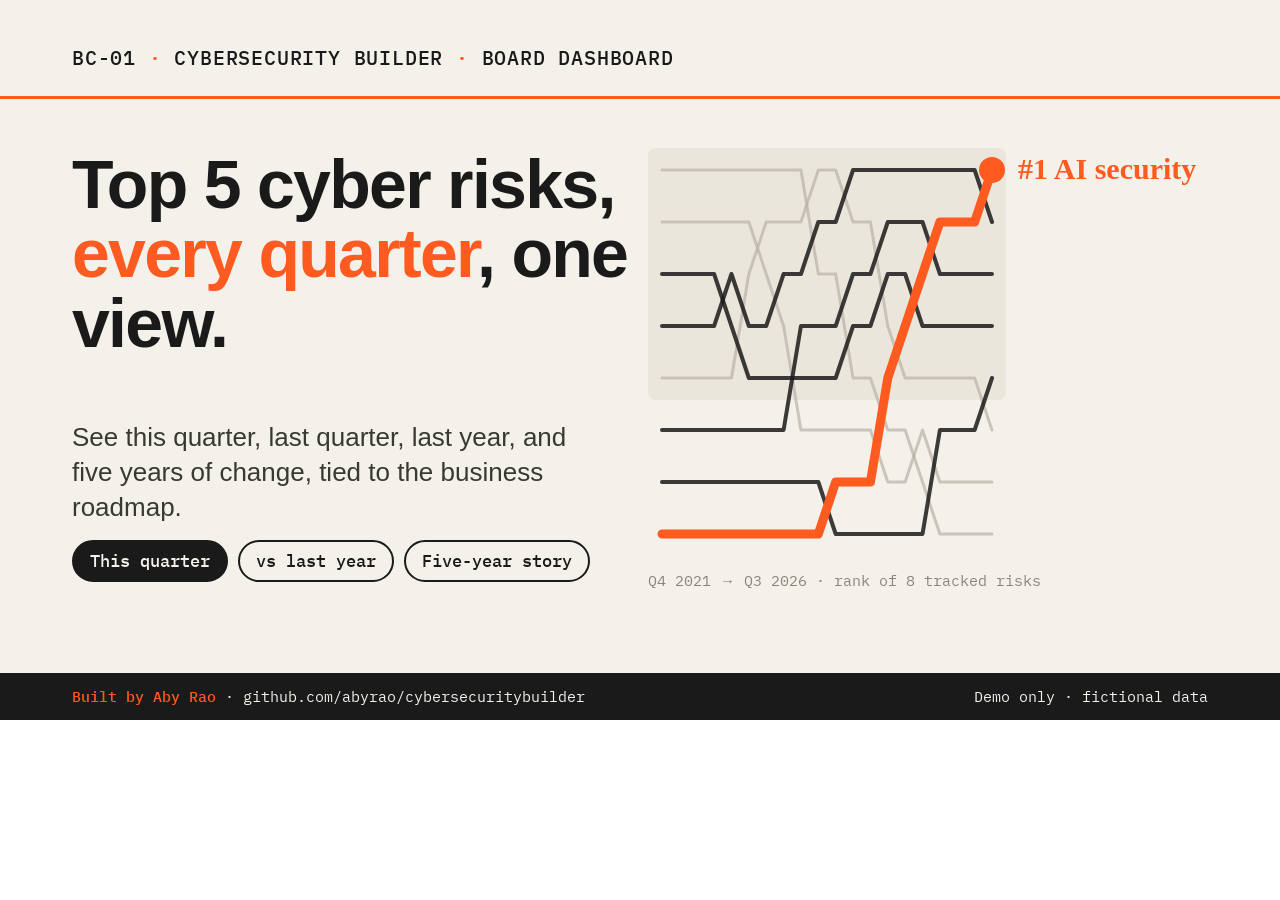
==== BC-01_top5-risk-board-update/thumbnail/thumbnail.html @ 69459df3 "Build BC-01 quarterly top 5 risk board update prototype and thumbnail Offline dashboard with four vi" ====
<!doctype html>
<html lang="en">
<head>
<meta charset="utf-8">
<title>BC-01 thumbnail</title>
<style>
@font-face { font-family: "Space Grotesk"; font-weight: 500; src: url("../assets/fonts/space-grotesk-latin-500-normal.woff2") format("woff2"); }
@font-face { font-family: "Space Grotesk"; font-weight: 700; src: url("../assets/fonts/space-grotesk-latin-700-normal.woff2") format("woff2"); }
@font-face { font-family: "IBM Plex Mono"; font-weight: 400; src: url("../assets/fonts/ibm-plex-mono-latin-400-normal.woff2") format("woff2"); }
@font-face { font-family: "IBM Plex Mono"; font-weight: 500; src: url("../assets/fonts/ibm-plex-mono-latin-500-normal.woff2") format("woff2"); }
html, body { margin: 0; }
.card { width: 1280px; height: 720px; background: #F4F1EA; color: #1A1A1A; position: relative; overflow: hidden; font-family: "Space Grotesk", sans-serif; }
.thread { position: absolute; left: 0; right: 0; top: 96px; height: 3px; background: #FF5A1F; }
.meta { position: absolute; left: 72px; top: 44px; font: 500 20px "IBM Plex Mono", monospace; letter-spacing: .04em; }
.meta span { color: #FF5A1F; }
.title { position: absolute; left: 72px; top: 150px; width: 560px; font-weight: 700; font-size: 68px; line-height: 1.02; letter-spacing: -.025em; }
.title em { font-style: normal; color: #FF5A1F; }
.sub { position: absolute; left: 72px; top: 420px; width: 520px; font-weight: 500; font-size: 26px; line-height: 1.35; color: #3a3833; }
.chips { position: absolute; left: 72px; top: 540px; display: flex; gap: 10px; }
.chip { border: 2px solid #1A1A1A; border-radius: 999px; padding: 8px 16px; font: 500 17px "IBM Plex Mono", monospace; }
.chip.on { background: #1A1A1A; color: #F4F1EA; }
.chart { position: absolute; right: 48px; top: 140px; width: 600px; height: 470px; }
.foot { position: absolute; left: 0; right: 0; bottom: 0; background: #1A1A1A; color: #F4F1EA; font: 400 15px "IBM Plex Mono", monospace; padding: 14px 72px; display: flex; justify-content: space-between; }
.foot b { font-weight: 500; color: #FF5A1F; }
</style>
</head>
<body>
<div class="card">
  <div class="meta">BC-01 <span>·</span> CYBERSECURITY BUILDER <span>·</span> BOARD DASHBOARD</div>
  <div class="thread"></div>
  <div class="title">Top 5 cyber risks, <em>every quarter</em>, one view.</div>
  <div class="sub">See this quarter, last quarter, last year, and five years of change, tied to the business roadmap.</div>
  <div class="chips"><span class="chip on">This quarter</span><span class="chip">vs last year</span><span class="chip">Five-year story</span></div>
  <svg class="chart" id="chart" viewBox="0 0 600 470"></svg>
  <div class="foot"><span><b>Built by Aby Rao</b> · github.com/abyrao/cybersecuritybuilder</span><span>Demo only · fictional data</span></div>
</div>
<script src="../js/data.js"></script>
<script>
(function () {
  const D = window.BC01, NS = "http://www.w3.org/2000/svg", svg = document.getElementById("chart");
  const mk = (t, a) => { const n = document.createElementNS(NS, t); for (const k in a) n.setAttribute(k, a[k]); svg.appendChild(n); return n; };
  const xa = 30, xb = 360, ya = 30, rowH = 52;
  const X = i => xa + (xb - xa) * i / (D.QUARTERS - 1), Y = r => ya + (r - 1) * rowH;
  mk("rect", { x: xa - 14, y: Y(1) - 22, width: xb - xa + 28, height: rowH * 5 - 8, fill: "#EBE6DB", rx: 8 });
  const now = D.topFive(D.CURRENT).map(r => r.id);
  D.RISKS.slice().sort((a, b) => (a.id === "ai") - (b.id === "ai") || now.includes(a.id) - now.includes(b.id)).forEach(r => {
    const pts = []; for (let i = 0; i < D.QUARTERS; i++) pts.push(X(i) + "," + Y(D.RANKS[i][r.id]));
    const ai = r.id === "ai", strong = now.includes(r.id);
    mk("polyline", { points: pts.join(" "), fill: "none", stroke: ai ? "#FF5A1F" : strong ? "#1A1A1A" : "#B9B3A7",
      "stroke-width": ai ? 9 : strong ? 4 : 3, "stroke-linejoin": "round", "stroke-linecap": "round", opacity: ai ? 1 : strong ? .85 : .7 });
  });
  const yAi = Y(D.RANKS[D.CURRENT].ai);
  mk("circle", { cx: X(D.CURRENT), cy: yAi, r: 13, fill: "#FF5A1F" });
  const t = mk("text", { x: X(D.CURRENT) + 26, y: yAi + 9, "font-family": "Space Grotesk", "font-weight": 700, "font-size": 30, fill: "#FF5A1F" });
  t.textContent = "#1 AI security";
  const s = mk("text", { x: xa - 14, y: Y(8) + 52, "font-family": "IBM Plex Mono", "font-size": 15, fill: "#8A857C" });
  s.textContent = D.quarterLabel(0) + " → " + D.quarterLabel(D.CURRENT) + " · rank of 8 tracked risks";
})();
</script>
</body>
</html>
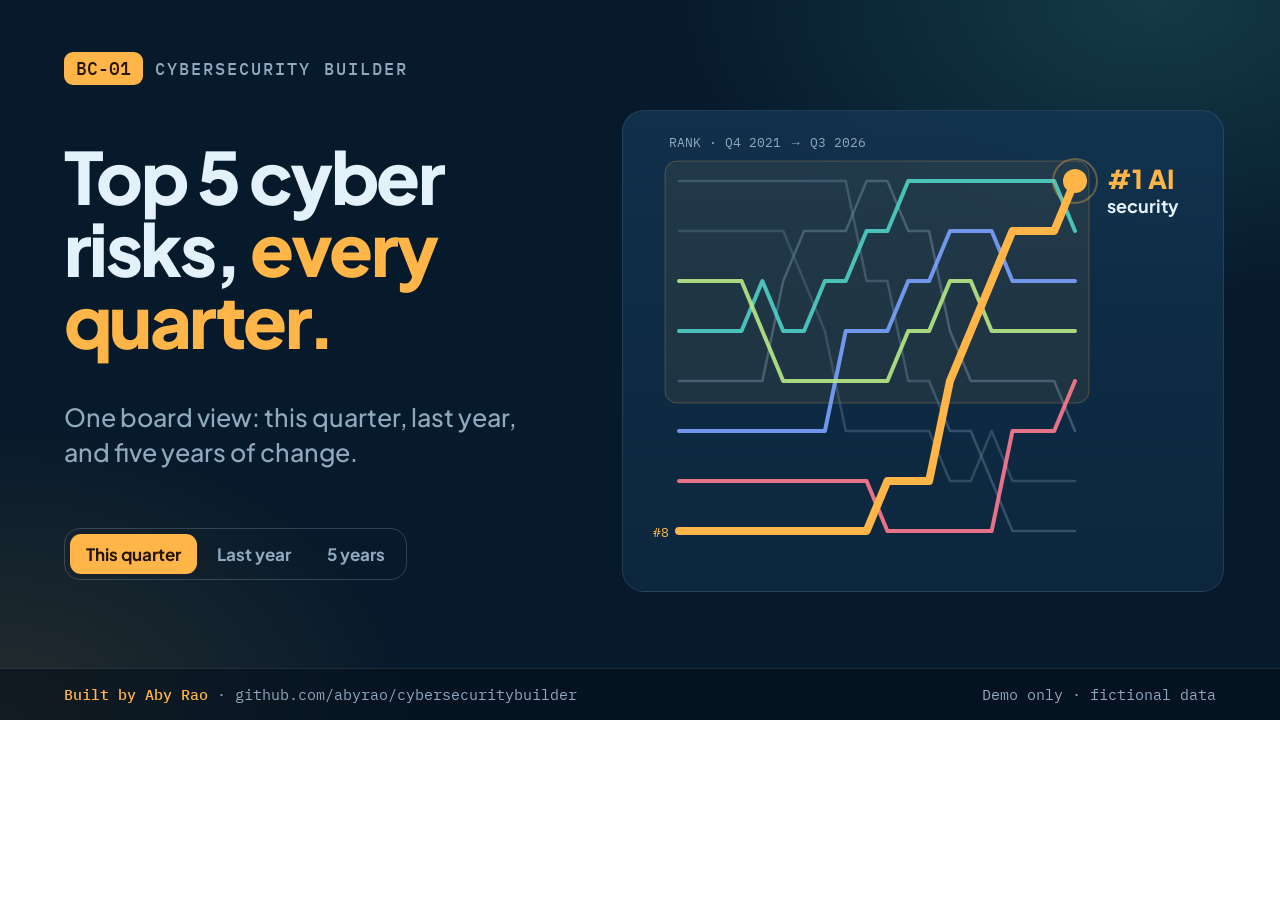
==== commit 5657c8cf: "Restyle BC-01 to the updated prototype template Visual scheme 8 (Ocean Depth), concise labels with h" ====
--- a/BC-01_top5-risk-board-update/thumbnail/thumbnail.html
+++ b/BC-01_top5-risk-board-update/thumbnail/thumbnail.html
@@ -4,57 +4,62 @@
 <meta charset="utf-8">
 <title>BC-01 thumbnail</title>
 <style>
-@font-face { font-family: "Space Grotesk"; font-weight: 500; src: url("../assets/fonts/space-grotesk-latin-500-normal.woff2") format("woff2"); }
-@font-face { font-family: "Space Grotesk"; font-weight: 700; src: url("../assets/fonts/space-grotesk-latin-700-normal.woff2") format("woff2"); }
+@font-face { font-family: "Plus Jakarta Sans"; font-weight: 500; src: url("../assets/fonts/plus-jakarta-sans-latin-500-normal.woff2") format("woff2"); }
+@font-face { font-family: "Plus Jakarta Sans"; font-weight: 700; src: url("../assets/fonts/plus-jakarta-sans-latin-700-normal.woff2") format("woff2"); }
+@font-face { font-family: "Plus Jakarta Sans"; font-weight: 800; src: url("../assets/fonts/plus-jakarta-sans-latin-800-normal.woff2") format("woff2"); }
 @font-face { font-family: "IBM Plex Mono"; font-weight: 400; src: url("../assets/fonts/ibm-plex-mono-latin-400-normal.woff2") format("woff2"); }
 @font-face { font-family: "IBM Plex Mono"; font-weight: 500; src: url("../assets/fonts/ibm-plex-mono-latin-500-normal.woff2") format("woff2"); }
 html, body { margin: 0; }
-.card { width: 1280px; height: 720px; background: #F4F1EA; color: #1A1A1A; position: relative; overflow: hidden; font-family: "Space Grotesk", sans-serif; }
-.thread { position: absolute; left: 0; right: 0; top: 96px; height: 3px; background: #FF5A1F; }
-.meta { position: absolute; left: 72px; top: 44px; font: 500 20px "IBM Plex Mono", monospace; letter-spacing: .04em; }
-.meta span { color: #FF5A1F; }
-.title { position: absolute; left: 72px; top: 150px; width: 560px; font-weight: 700; font-size: 68px; line-height: 1.02; letter-spacing: -.025em; }
-.title em { font-style: normal; color: #FF5A1F; }
-.sub { position: absolute; left: 72px; top: 420px; width: 520px; font-weight: 500; font-size: 26px; line-height: 1.35; color: #3a3833; }
-.chips { position: absolute; left: 72px; top: 540px; display: flex; gap: 10px; }
-.chip { border: 2px solid #1A1A1A; border-radius: 999px; padding: 8px 16px; font: 500 17px "IBM Plex Mono", monospace; }
-.chip.on { background: #1A1A1A; color: #F4F1EA; }
-.chart { position: absolute; right: 48px; top: 140px; width: 600px; height: 470px; }
-.foot { position: absolute; left: 0; right: 0; bottom: 0; background: #1A1A1A; color: #F4F1EA; font: 400 15px "IBM Plex Mono", monospace; padding: 14px 72px; display: flex; justify-content: space-between; }
-.foot b { font-weight: 500; color: #FF5A1F; }
+.card { width: 1280px; height: 720px; position: relative; overflow: hidden; color: #E3F1FB; font-family: "Plus Jakarta Sans", sans-serif;
+  background: #071A2B; background-image: radial-gradient(800px 500px at 90% 0%, rgba(79,209,197,.18), transparent 60%), radial-gradient(700px 500px at 0% 100%, rgba(255,181,71,.12), transparent 60%); }
+.top { position: absolute; left: 64px; top: 52px; display: flex; gap: 12px; align-items: center; }
+.badge { background: #FFB547; color: #241400; font: 500 18px "IBM Plex Mono", monospace; padding: 5px 12px; border-radius: 9px; }
+.eyebrow { font: 500 17px "IBM Plex Mono", monospace; letter-spacing: .12em; color: #8FA9BF; }
+.title { position: absolute; left: 64px; top: 140px; width: 560px; font-weight: 800; font-size: 72px; line-height: 1; letter-spacing: -.035em; }
+.title em { font-style: normal; color: #FFB547; }
+.sub { position: absolute; left: 64px; top: 400px; width: 500px; font-weight: 500; font-size: 25px; line-height: 1.4; color: #8FA9BF; }
+.seg { position: absolute; left: 64px; top: 528px; display: inline-flex; gap: 4px; padding: 5px; border: 1px solid rgba(227,241,251,.18); border-radius: 16px; }
+.seg span { padding: 9px 16px; border-radius: 11px; font-weight: 700; font-size: 17px; color: #8FA9BF; }
+.seg span.on { background: #FFB547; color: #241400; }
+.panel { position: absolute; right: 56px; top: 110px; width: 600px; height: 480px; border-radius: 22px; border: 1px solid rgba(227,241,251,.1);
+  background: linear-gradient(180deg, rgba(19,53,83,.8), rgba(14,42,66,.8)); }
+.panel svg { position: absolute; left: 0; top: 0; }
+.foot { position: absolute; left: 0; right: 0; bottom: 0; padding: 16px 64px; display: flex; justify-content: space-between;
+  font: 400 15px "IBM Plex Mono", monospace; color: #8FA9BF; border-top: 1px solid rgba(227,241,251,.1); background: rgba(4,16,27,.6); }
+.foot b { color: #FFB547; font-weight: 500; }
 </style>
 </head>
 <body>
 <div class="card">
-  <div class="meta">BC-01 <span>·</span> CYBERSECURITY BUILDER <span>·</span> BOARD DASHBOARD</div>
-  <div class="thread"></div>
-  <div class="title">Top 5 cyber risks, <em>every quarter</em>, one view.</div>
-  <div class="sub">See this quarter, last quarter, last year, and five years of change, tied to the business roadmap.</div>
-  <div class="chips"><span class="chip on">This quarter</span><span class="chip">vs last year</span><span class="chip">Five-year story</span></div>
-  <svg class="chart" id="chart" viewBox="0 0 600 470"></svg>
+  <div class="top"><span class="badge">BC-01</span><span class="eyebrow">CYBERSECURITY BUILDER</span></div>
+  <div class="title">Top 5 cyber risks, <em>every quarter.</em></div>
+  <div class="sub">One board view: this quarter, last year, and five years of change.</div>
+  <div class="seg"><span class="on">This quarter</span><span>Last year</span><span>5 years</span></div>
+  <div class="panel"><svg id="chart" width="600" height="480" viewBox="0 0 600 480"></svg></div>
   <div class="foot"><span><b>Built by Aby Rao</b> · github.com/abyrao/cybersecuritybuilder</span><span>Demo only · fictional data</span></div>
 </div>
 <script src="../js/data.js"></script>
 <script>
 (function () {
   const D = window.BC01, NS = "http://www.w3.org/2000/svg", svg = document.getElementById("chart");
-  const mk = (t, a) => { const n = document.createElementNS(NS, t); for (const k in a) n.setAttribute(k, a[k]); svg.appendChild(n); return n; };
-  const xa = 30, xb = 360, ya = 30, rowH = 52;
+  const mk = (t, a, txt) => { const n = document.createElementNS(NS, t); for (const k in a) n.setAttribute(k, a[k]); if (txt) n.textContent = txt; svg.appendChild(n); return n; };
+  const xa = 56, xb = 452, ya = 70, rowH = 50;
   const X = i => xa + (xb - xa) * i / (D.QUARTERS - 1), Y = r => ya + (r - 1) * rowH;
-  mk("rect", { x: xa - 14, y: Y(1) - 22, width: xb - xa + 28, height: rowH * 5 - 8, fill: "#EBE6DB", rx: 8 });
+  mk("text", { x: xa - 10, y: 36, "font-family": "IBM Plex Mono", "font-size": 13, fill: "#8FA9BF" }, "RANK · " + D.quarterLabel(0) + " → " + D.quarterLabel(D.CURRENT));
+  mk("rect", { x: xa - 14, y: Y(1) - 20, width: xb - xa + 28, height: rowH * 5 - 8, rx: 12, fill: "rgba(255,181,71,.07)", stroke: "rgba(255,181,71,.25)" });
   const now = D.topFive(D.CURRENT).map(r => r.id);
   D.RISKS.slice().sort((a, b) => (a.id === "ai") - (b.id === "ai") || now.includes(a.id) - now.includes(b.id)).forEach(r => {
     const pts = []; for (let i = 0; i < D.QUARTERS; i++) pts.push(X(i) + "," + Y(D.RANKS[i][r.id]));
     const ai = r.id === "ai", strong = now.includes(r.id);
-    mk("polyline", { points: pts.join(" "), fill: "none", stroke: ai ? "#FF5A1F" : strong ? "#1A1A1A" : "#B9B3A7",
-      "stroke-width": ai ? 9 : strong ? 4 : 3, "stroke-linejoin": "round", "stroke-linecap": "round", opacity: ai ? 1 : strong ? .85 : .7 });
+    mk("polyline", { points: pts.join(" "), fill: "none", stroke: r.color, "stroke-width": ai ? 8 : strong ? 4 : 2.5,
+      "stroke-linejoin": "round", "stroke-linecap": "round", opacity: ai ? 1 : strong ? .9 : .5 });
   });
   const yAi = Y(D.RANKS[D.CURRENT].ai);
-  mk("circle", { cx: X(D.CURRENT), cy: yAi, r: 13, fill: "#FF5A1F" });
-  const t = mk("text", { x: X(D.CURRENT) + 26, y: yAi + 9, "font-family": "Space Grotesk", "font-weight": 700, "font-size": 30, fill: "#FF5A1F" });
-  t.textContent = "#1 AI security";
-  const s = mk("text", { x: xa - 14, y: Y(8) + 52, "font-family": "IBM Plex Mono", "font-size": 15, fill: "#8A857C" });
-  s.textContent = D.quarterLabel(0) + " → " + D.quarterLabel(D.CURRENT) + " · rank of 8 tracked risks";
+  mk("circle", { cx: X(D.CURRENT), cy: yAi, r: 12, fill: "#FFB547" });
+  mk("circle", { cx: X(D.CURRENT), cy: yAi, r: 22, fill: "none", stroke: "#FFB547", "stroke-opacity": .35, "stroke-width": 2 });
+  mk("text", { x: X(D.CURRENT) + 32, y: yAi + 8, "font-family": "Plus Jakarta Sans", "font-weight": 800, "font-size": 26, fill: "#FFB547" }, "#1 AI");
+  mk("text", { x: X(D.CURRENT) + 32, y: yAi + 32, "font-family": "Plus Jakarta Sans", "font-weight": 700, "font-size": 18, fill: "#E3F1FB" }, "security");
+  mk("text", { x: X(0) - 10, y: Y(8) + 6, "text-anchor": "end", "font-family": "IBM Plex Mono", "font-size": 13, fill: "#FFB547" }, "#8");
 })();
 </script>
 </body>
